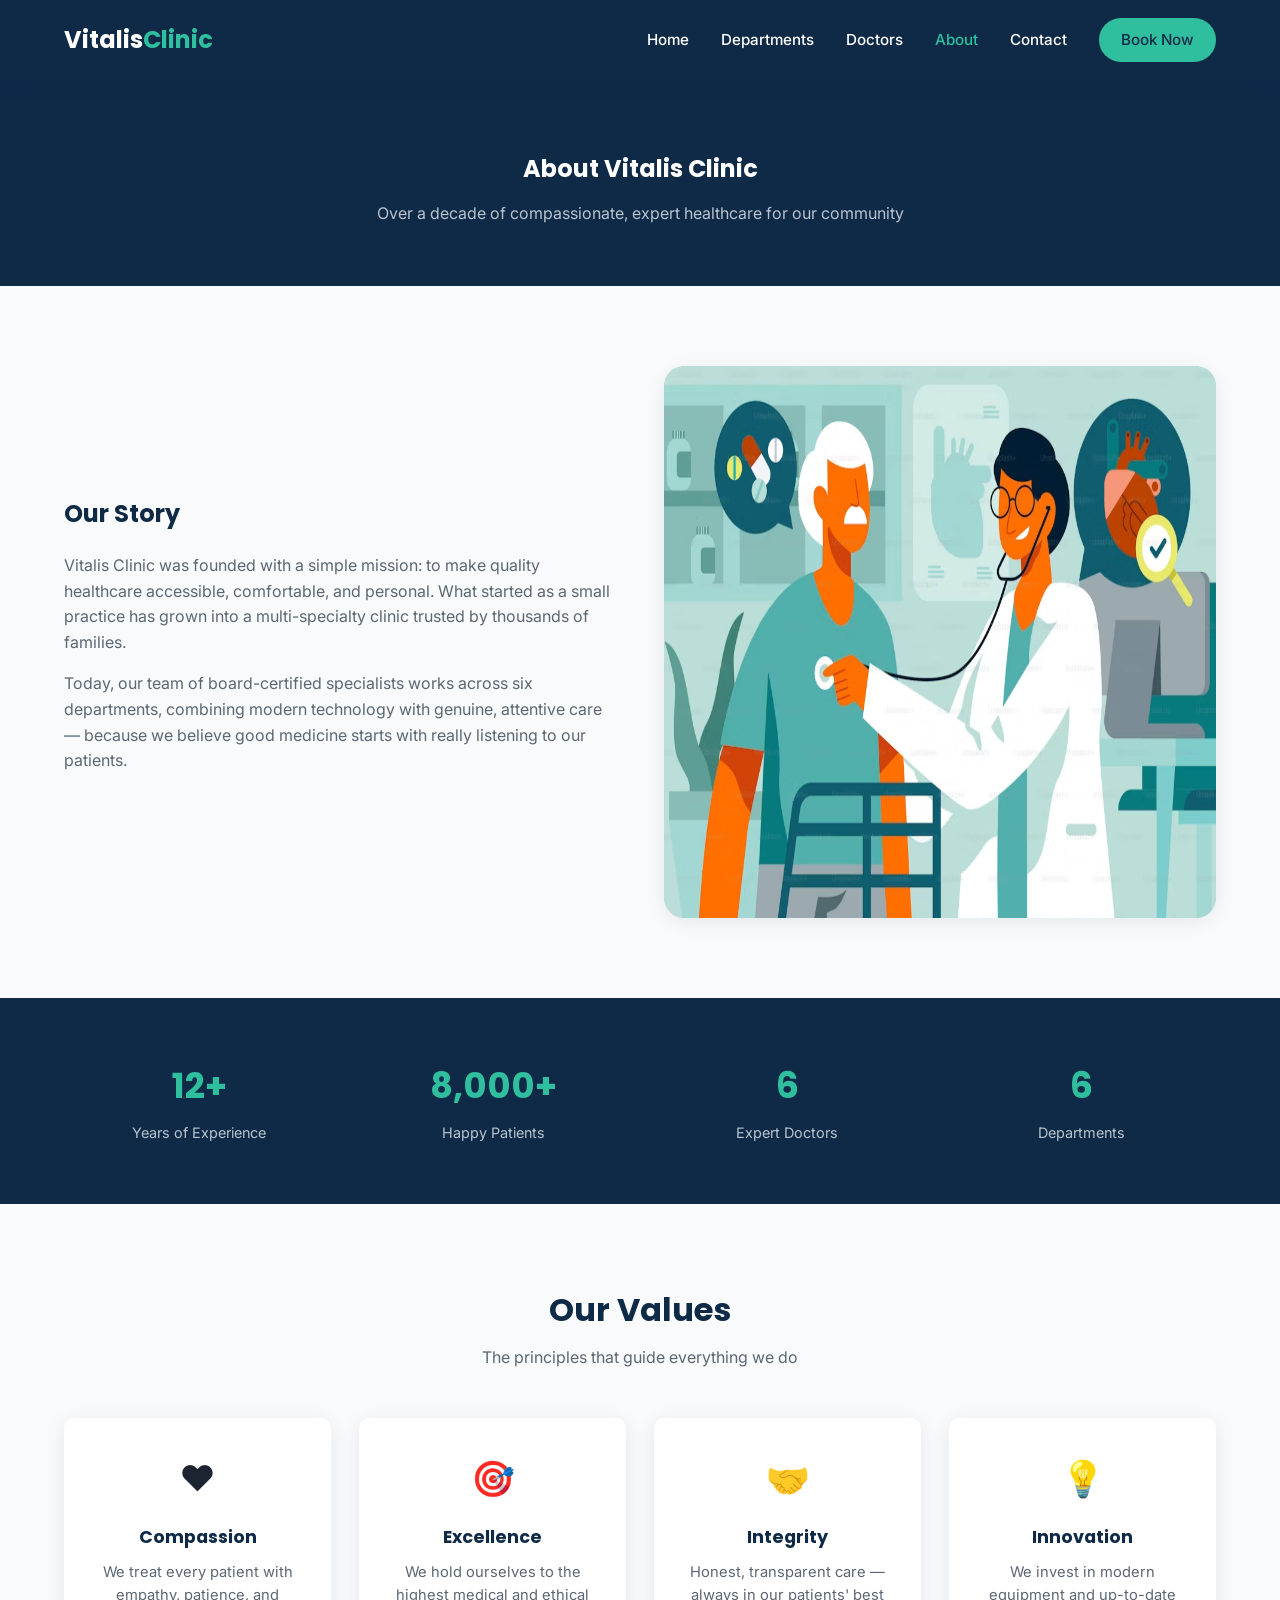
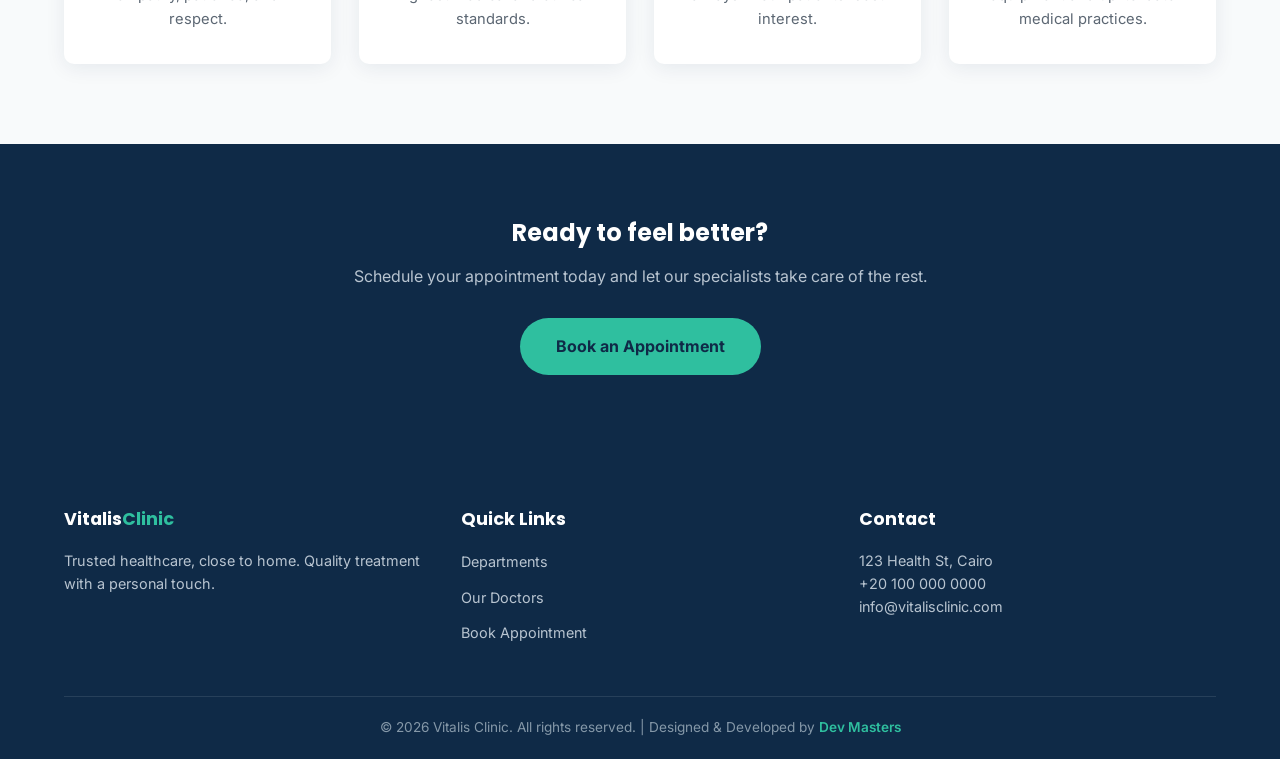
==== about.html @ f2380941 "Initial commit" ====
<!DOCTYPE html>
<html lang="en">
<head>
<meta charset="UTF-8">
<meta name="viewport" content="width=device-width, initial-scale=1.0">
<title>Vitalis Clinic — About Us</title>
<link rel="stylesheet" href="style.css">
</head>
<body>

<header>
  <div class="container navbar">
    <a href="index.html" class="logo">Vitalis<span>Clinic</span></a>
    <nav class="nav-links" id="navLinks">
      <a href="index.html">Home</a>
      <a href="departments.html">Departments</a>
      <a href="doctors.html">Doctors</a>
      <a href="about.html" class="active">About</a>
      <a href="contact.html">Contact</a>
      <a href="booking.html" class="btn-book">Book Now</a>
    </nav>
    <div class="menu-toggle" id="menuToggle">
      <span></span><span></span><span></span>
    </div>
  </div>
</header>

<section class="page-banner">
  <div class="container">
    <h1>About Vitalis Clinic</h1>
    <p>Over a decade of compassionate, expert healthcare for our community</p>
  </div>
</section>

<section class="about-section">
  <div class="container about-grid">
    <div class="about-text">
      <h2>Our Story</h2>
      <p>Vitalis Clinic was founded with a simple mission: to make quality healthcare accessible, comfortable, and personal. What started as a small practice has grown into a multi-specialty clinic trusted by thousands of families.</p>
      <p>Today, our team of board-certified specialists works across six departments, combining modern technology with genuine, attentive care — because we believe good medicine starts with really listening to our patients.</p>
    </div>
    <div class="about-image">
      <div class="hero-placeholder"><img src="Screenshot 2026-09-06 162259.png" alt="logo-icon" class="logo-icon"></div>
    </div>
  </div>
</section>

<section class="stats-section">
  <div class="container stats-grid">
    <div class="stat-item">
      <h3>12+</h3>
      <p>Years of Experience</p>
    </div>
    <div class="stat-item">
      <h3>8,000+</h3>
      <p>Happy Patients</p>
    </div>
    <div class="stat-item">
      <h3>6</h3>
      <p>Expert Doctors</p>
    </div>
    <div class="stat-item">
      <h3>6</h3>
      <p>Departments</p>
    </div>
  </div>
</section>

<section class="values-section">
  <div class="container">
    <h2 class="section-title">Our Values</h2>
    <p class="section-subtitle">The principles that guide everything we do</p>
    <div class="values-grid">
      <div class="value-card">
        <div class="why-icon">❤️</div>
        <h3>Compassion</h3>
        <p>We treat every patient with empathy, patience, and respect.</p>
      </div>
      <div class="value-card">
        <div class="why-icon">🎯</div>
        <h3>Excellence</h3>
        <p>We hold ourselves to the highest medical and ethical standards.</p>
      </div>
      <div class="value-card">
        <div class="why-icon">🤝</div>
        <h3>Integrity</h3>
        <p>Honest, transparent care — always in our patients' best interest.</p>
      </div>
      <div class="value-card">
        <div class="why-icon">💡</div>
        <h3>Innovation</h3>
        <p>We invest in modern equipment and up-to-date medical practices.</p>
      </div>
    </div>
  </div>
</section>

<section class="cta-banner">
  <div class="container cta-content">
    <h2>Ready to feel better?</h2>
    <p>Schedule your appointment today and let our specialists take care of the rest.</p>
    <a href="booking.html" class="btn-book-lg">Book an Appointment</a>
  </div>
</section>

<footer>
  <div class="container">
    <div class="footer-grid">
      <div class="footer-col">
        <h4>Vitalis<span style="color:var(--teal)">Clinic</span></h4>
        <p>Trusted healthcare, close to home. Quality treatment with a personal touch.</p>
      </div>
      <div class="footer-col">
        <h4>Quick Links</h4>
        <ul>
          <li><a href="departments.html">Departments</a></li>
          <li><a href="doctors.html">Our Doctors</a></li>
          <li><a href="booking.html">Book Appointment</a></li>
        </ul>
      </div>
      <div class="footer-col">
        <h4>Contact</h4>
        <p>123 Health St, Cairo</p>
        <p>+20 100 000 0000</p>
        <p>info@vitalisclinic.com</p>
      </div>
    </div>
    <div class="footer-bottom">
      &copy; 2026 Vitalis Clinic. All rights reserved. |
      Designed &amp; Developed by <a href="https://dev-masters404.github.io/Dev-Masters-Protfolio/" target="_blank">Dev Masters</a>
    </div>
  </div>
</footer>

<script src="script.js"></script>
</body>
</html>
---- style.css ----
@import url('https://fonts.googleapis.com/css2?family=Poppins:wght@500;600;700&family=Inter:wght@400;500;600&display=swap');

:root {
  --navy: #0F2A47;
  --navy-light: #1B3A5C;
  --bg: #F8FAFB;
  --teal: #2FBF9F;
  --teal-dark: #24A88A;
  --text-dark: #1B2430;
  --text-muted: #5C6773;
  --white: #FFFFFF;
  --radius: 10px;
  --shadow: 0 4px 20px rgba(15, 42, 71, 0.08);
}

* { margin: 0; padding: 0; box-sizing: border-box; }

body {
  font-family: 'Inter', sans-serif;
  background: var(--bg);
  color: var(--text-dark);
  line-height: 1.6;
}

h1, h2, h3, h4 {
  font-family: 'Poppins', sans-serif;
  color: var(--navy);
}

a { text-decoration: none; color: inherit; }
ul { list-style: none; }
img { max-width: 100%; display: block; }
button { font-family: 'Inter', sans-serif; cursor: pointer; border: none; background: none; }

.container {
  width: 90%;
  max-width: 1200px;
  margin: 0 auto;
}

/* ===== Header ===== */
header {
  background: var(--navy);
  position: sticky;
  top: 0;
  z-index: 100;
  box-shadow: var(--shadow);
}

.navbar {
  display: flex;
  justify-content: space-between;
  align-items: center;
  padding: 18px 0;
}

.logo {
  font-family: 'Poppins', sans-serif;
  font-size: 1.5rem;
  font-weight: 700;
  color: var(--white);
}

.logo span { color: var(--teal); }

.nav-links {
  display: flex;
  align-items: center;
  gap: 32px;
}

.nav-links a {
  color: var(--white);
  font-weight: 500;
  font-size: 0.95rem;
  transition: color 0.2s;
}

.nav-links a:hover,
.nav-links a.active {
  color: var(--teal);
}

.btn-book {
  background: var(--teal);
  color: var(--navy) !important;
  padding: 10px 22px;
  border-radius: 30px;
  font-weight: 600;
}

.btn-book:hover { background: var(--teal-dark); }
.btn-book.active { background: var(--teal-dark); }

.menu-toggle {
  display: none;
  flex-direction: column;
  gap: 5px;
  cursor: pointer;
}

.menu-toggle span {
  width: 26px;
  height: 3px;
  background: var(--white);
  border-radius: 2px;
}

@media (max-width: 768px) {
  .nav-links {
    position: absolute;
    top: 100%;
    left: 0;
    width: 100%;
    background: var(--navy);
    flex-direction: column;
    padding: 20px 0;
    gap: 20px;
    display: none;
  }
  .nav-links.show { display: flex; }
  .menu-toggle { display: flex; }
}

/* ===== Hero (index) ===== */
.hero { padding: 100px 0 80px; }

.hero-grid {
  display: grid;
  grid-template-columns: 1.1fr 0.9fr;
  align-items: center;
  gap: 40px;
}

.hero-content h1 {
  font-size: 2.8rem;
  line-height: 1.25;
  margin-bottom: 20px;
}

.hero-content h1 span { color: var(--teal); }

.hero-content p {
  color: var(--text-muted);
  font-size: 1.05rem;
  margin-bottom: 32px;
  max-width: 480px;
}

.hero-buttons { display: flex; gap: 16px; flex-wrap: wrap; }

.btn-primary {
  background: var(--teal);
  color: var(--navy);
  padding: 14px 28px;
  border-radius: 30px;
  font-weight: 600;
  transition: background 0.2s;
  display: inline-block;
  text-align: center;
}

.btn-primary:hover { background: var(--teal-dark); }

.btn-secondary {
  background: transparent;
  color: var(--navy);
  padding: 14px 28px;
  border-radius: 30px;
  font-weight: 600;
  border: 2px solid var(--navy);
  transition: all 0.2s;
  display: inline-block;
  text-align: center;
}

.btn-secondary:hover { background: var(--navy); color: var(--white); }

.hero-placeholder {
  background: var(--navy);
  color: var(--white);
  font-size: 6rem;
  aspect-ratio: 1;
  border-radius: 24px;
  display: flex;
  align-items: center;
  justify-content: center;
  box-shadow: var(--shadow);
}

@media (max-width: 768px) {
  .hero-grid { grid-template-columns: 1fr; text-align: center; }
  .hero-content p { margin-inline: auto; }
  .hero-buttons { justify-content: center; }
  .hero-content h1 { font-size: 2.1rem; }
}

/* ===== Section Titles (shared) ===== */
.section-title { text-align: center; font-size: 2rem; margin-bottom: 10px; }
.section-subtitle {
  text-align: center;
  color: var(--text-muted);
  margin-bottom: 48px;
}

/* ===== Why Us (index) ===== */
.why-us { padding: 80px 0; }

.why-grid {
  display: grid;
  grid-template-columns: repeat(auto-fit, minmax(220px, 1fr));
  gap: 28px;
}

.why-card {
  background: var(--white);
  padding: 32px 24px;
  border-radius: var(--radius);
  box-shadow: var(--shadow);
  text-align: center;
  transition: transform 0.2s;
}

.why-card:hover { transform: translateY(-6px); }
.why-icon { font-size: 2.2rem; margin-bottom: 16px; }
.why-card h3 { font-size: 1.1rem; margin-bottom: 10px; }
.why-card p { color: var(--text-muted); font-size: 0.92rem; }

/* ===== Departments Preview (index) ===== */
.departments-preview { padding: 80px 0; background: var(--white); }

.dept-grid {
  display: grid;
  grid-template-columns: repeat(auto-fit, minmax(160px, 1fr));
  gap: 20px;
}

.dept-card {
  background: var(--bg);
  padding: 28px 16px;
  border-radius: var(--radius);
  text-align: center;
  transition: all 0.2s;
  border: 1px solid transparent;
}

.dept-card:hover {
  border-color: var(--teal);
  transform: translateY(-4px);
}

.dept-icon { font-size: 2rem; margin-bottom: 12px; }
.dept-card h3 { font-size: 1rem; }

/* ===== Doctors Preview (index) ===== */
.doctors-preview { padding: 80px 0; }

.doctor-grid {
  display: grid;
  grid-template-columns: repeat(auto-fit, minmax(220px, 1fr));
  gap: 28px;
  margin-bottom: 40px;
}

.doctor-card {
  background: var(--white);
  padding: 32px 20px;
  border-radius: var(--radius);
  box-shadow: var(--shadow);
  text-align: center;
}

.doctor-avatar {
  width: 80px;
  height: 80px;
  border-radius: 50%;
  background: var(--navy);
  color: var(--teal);
  font-weight: 700;
  font-size: 1.3rem;
  display: flex;
  align-items: center;
  justify-content: center;
  margin: 0 auto 16px;
}

.doctor-card h3 { font-size: 1.05rem; margin-bottom: 4px; }
.doctor-role { color: var(--text-muted); font-size: 0.9rem; }
.see-all-wrap { text-align: center; }

/* ===== CTA Banner (shared) ===== */
.cta-banner {
  background: var(--navy);
  padding: 70px 0;
}

.cta-content { text-align: center; }
.cta-content h2 { color: var(--white); margin-bottom: 12px; }
.cta-content p { color: #B8C4D0; margin-bottom: 28px; }

.btn-book-lg {
  background: var(--teal);
  color: var(--navy);
  padding: 16px 36px;
  border-radius: 30px;
  font-weight: 700;
  display: inline-block;
  transition: background 0.2s;
  text-align: center;
  border: none;
  font-size: 1rem;
}

.btn-book-lg:hover { background: var(--teal-dark); }
.btn-book-lg.full-width { display: block; width: 100%; }

/* ===== Page Banner (inner pages) ===== */
.page-banner {
  background: var(--navy);
  padding: 70px 0 60px;
  text-align: center;
}

.page-banner h1 { color: var(--white); margin-bottom: 12px; }
.page-banner p { color: #B8C4D0; max-width: 560px; margin: 0 auto; }

/* ===== Departments Full Page ===== */
.departments-full { padding: 80px 0; }

.dept-full-grid {
  display: grid;
  grid-template-columns: repeat(auto-fit, minmax(260px, 1fr));
  gap: 28px;
}

.dept-full-card {
  background: var(--white);
  padding: 36px 28px;
  border-radius: var(--radius);
  box-shadow: var(--shadow);
  transition: transform 0.2s;
}

.dept-full-card:hover { transform: translateY(-6px); }
.dept-full-card h3 { margin-bottom: 12px; }
.dept-full-card p {
  color: var(--text-muted);
  font-size: 0.92rem;
  margin-bottom: 20px;
}

.dept-link {
  color: var(--teal);
  font-weight: 600;
  font-size: 0.92rem;
}

/* ===== Doctors Full Page ===== */
.doctors-full { padding: 80px 0; }

.doctor-filter-bar {
  display: flex;
  flex-wrap: wrap;
  justify-content: center;
  gap: 12px;
  margin-bottom: 48px;
}

.filter-btn {
  padding: 10px 22px;
  border-radius: 30px;
  background: var(--white);
  color: var(--navy);
  font-weight: 500;
  font-size: 0.9rem;
  box-shadow: var(--shadow);
  transition: all 0.2s;
}

.filter-btn:hover { background: var(--navy); color: var(--white); }
.filter-btn.active { background: var(--teal); color: var(--navy); }

.doctor-full-grid {
  display: grid;
  grid-template-columns: repeat(auto-fit, minmax(240px, 1fr));
  gap: 28px;
}

.doctor-full-card {
  background: var(--white);
  padding: 32px 24px;
  border-radius: var(--radius);
  box-shadow: var(--shadow);
  text-align: center;
}

.doctor-full-card h3 { font-size: 1.05rem; margin-bottom: 4px; }
.doctor-desc {
  color: var(--text-muted);
  font-size: 0.88rem;
  margin: 10px 0 20px;
}

/* ===== Booking Page ===== */
.booking-section { padding: 60px 0 100px; }

.booking-form {
  max-width: 640px;
  margin: 0 auto;
  background: var(--white);
  padding: 40px;
  border-radius: var(--radius);
  box-shadow: var(--shadow);
}

.form-group { margin-bottom: 22px; }

.form-row {
  display: grid;
  grid-template-columns: 1fr 1fr;
  gap: 16px;
}

.form-group label {
  display: block;
  font-weight: 600;
  font-size: 0.9rem;
  margin-bottom: 8px;
  color: var(--navy);
}

.form-group select,
.form-group input,
.form-group textarea {
  width: 100%;
  padding: 12px 14px;
  border: 1px solid #D8E0E6;
  border-radius: 8px;
  font-family: 'Inter', sans-serif;
  font-size: 0.95rem;
  color: var(--text-dark);
  background: var(--bg);
}

.form-group select:focus,
.form-group input:focus,
.form-group textarea:focus {
  outline: none;
  border-color: var(--teal);
}

.form-group select:disabled { opacity: 0.6; }

.time-slots-grid {
  display: grid;
  grid-template-columns: repeat(auto-fit, minmax(100px, 1fr));
  gap: 10px;
}

.time-slot {
  padding: 10px;
  border: 1px solid #D8E0E6;
  border-radius: 8px;
  background: var(--bg);
  font-size: 0.88rem;
  transition: all 0.2s;
}

.time-slot:hover { border-color: var(--teal); }
.time-slot.selected { background: var(--teal); color: var(--navy); border-color: var(--teal); font-weight: 600; }

.full-width { width: 100%; margin-top: 10px; }

.booking-confirmation {
  max-width: 640px;
  margin: 0 auto;
  background: var(--white);
  padding: 40px;
  border-radius: var(--radius);
  box-shadow: var(--shadow);
  text-align: center;
}

.booking-confirmation h3 { margin-bottom: 14px; }
.booking-confirmation p { color: var(--text-muted); margin-bottom: 8px; }
.confirmation-note { font-size: 0.85rem; font-style: italic; }

@media (max-width: 600px) {
  .form-row { grid-template-columns: 1fr; }
  .booking-form, .booking-confirmation { padding: 28px 20px; }
}

/* ===== About Page ===== */
.about-section { padding: 80px 0; }

.about-grid {
  display: grid;
  grid-template-columns: 1fr 1fr;
  gap: 48px;
  align-items: center;
}

.about-text h2 { margin-bottom: 20px; }
.about-text p { color: var(--text-muted); margin-bottom: 16px; }

.stats-section {
  background: var(--navy);
  padding: 60px 0;
}

.stats-grid {
  display: grid;
  grid-template-columns: repeat(auto-fit, minmax(140px, 1fr));
  gap: 24px;
  text-align: center;
}

.stat-item h3 { color: var(--teal); font-size: 2.2rem; margin-bottom: 6px; }
.stat-item p { color: #B8C4D0; font-size: 0.9rem; }

.values-section { padding: 80px 0; }

.values-grid {
  display: grid;
  grid-template-columns: repeat(auto-fit, minmax(220px, 1fr));
  gap: 28px;
}

.value-card {
  background: var(--white);
  padding: 32px 24px;
  border-radius: var(--radius);
  box-shadow: var(--shadow);
  text-align: center;
}

.value-card h3 { font-size: 1.1rem; margin: 12px 0 10px; }
.value-card p { color: var(--text-muted); font-size: 0.92rem; }

@media (max-width: 768px) {
  .about-grid { grid-template-columns: 1fr; text-align: center; }
}

/* ===== Contact Page ===== */
.contact-section { padding: 80px 0 100px; }

.contact-info-grid {
  display: grid;
  grid-template-columns: repeat(auto-fit, minmax(200px, 1fr));
  gap: 24px;
  margin-bottom: 60px;
}

.contact-info-card {
  background: var(--white);
  padding: 28px;
  border-radius: var(--radius);
  box-shadow: var(--shadow);
  text-align: center;
}

.contact-info-card h3 { font-size: 1.05rem; margin: 10px 0 8px; }
.contact-info-card p { color: var(--text-muted); font-size: 0.9rem; }

.contact-grid {
  display: grid;
  grid-template-columns: 1fr 1fr;
  gap: 40px;
}

.contact-form {
  background: var(--white);
  padding: 36px;
  border-radius: var(--radius);
  box-shadow: var(--shadow);
}

.contact-form textarea { resize: vertical; }

.form-success {
  color: var(--teal-dark);
  font-weight: 600;
  margin-top: 16px;
  text-align: center;
}

.map-placeholder {
  background: var(--white);
  border-radius: var(--radius);
  box-shadow: var(--shadow);
  display: flex;
  align-items: center;
  justify-content: center;
  min-height: 320px;
  color: var(--text-muted);
  font-size: 1.1rem;
}

@media (max-width: 768px) {
  .contact-grid { grid-template-columns: 1fr; }
}

/* ===== Footer (shared) ===== */
footer {
  background: var(--navy);
  color: var(--white);
  padding: 60px 0 20px;
}

.footer-grid {
  display: grid;
  grid-template-columns: repeat(auto-fit, minmax(220px, 1fr));
  gap: 40px;
  margin-bottom: 40px;
}

.footer-col h4 {
  color: var(--white);
  margin-bottom: 16px;
  font-size: 1.1rem;
}

.footer-col p,
.footer-col a {
  color: #B8C4D0;
  font-size: 0.9rem;
}

.footer-col ul li { margin-bottom: 10px; }
.footer-col a:hover { color: var(--teal); }

.footer-bottom {
  border-top: 1px solid rgba(255, 255, 255, 0.1);
  padding-top: 20px;
  text-align: center;
  font-size: 0.85rem;
  color: #8598A8;
}

.footer-bottom a { color: var(--teal); font-weight: 600; }
.logo-icon{
    width: 100%;
    height: 100%;
    border-radius: 20px;
}
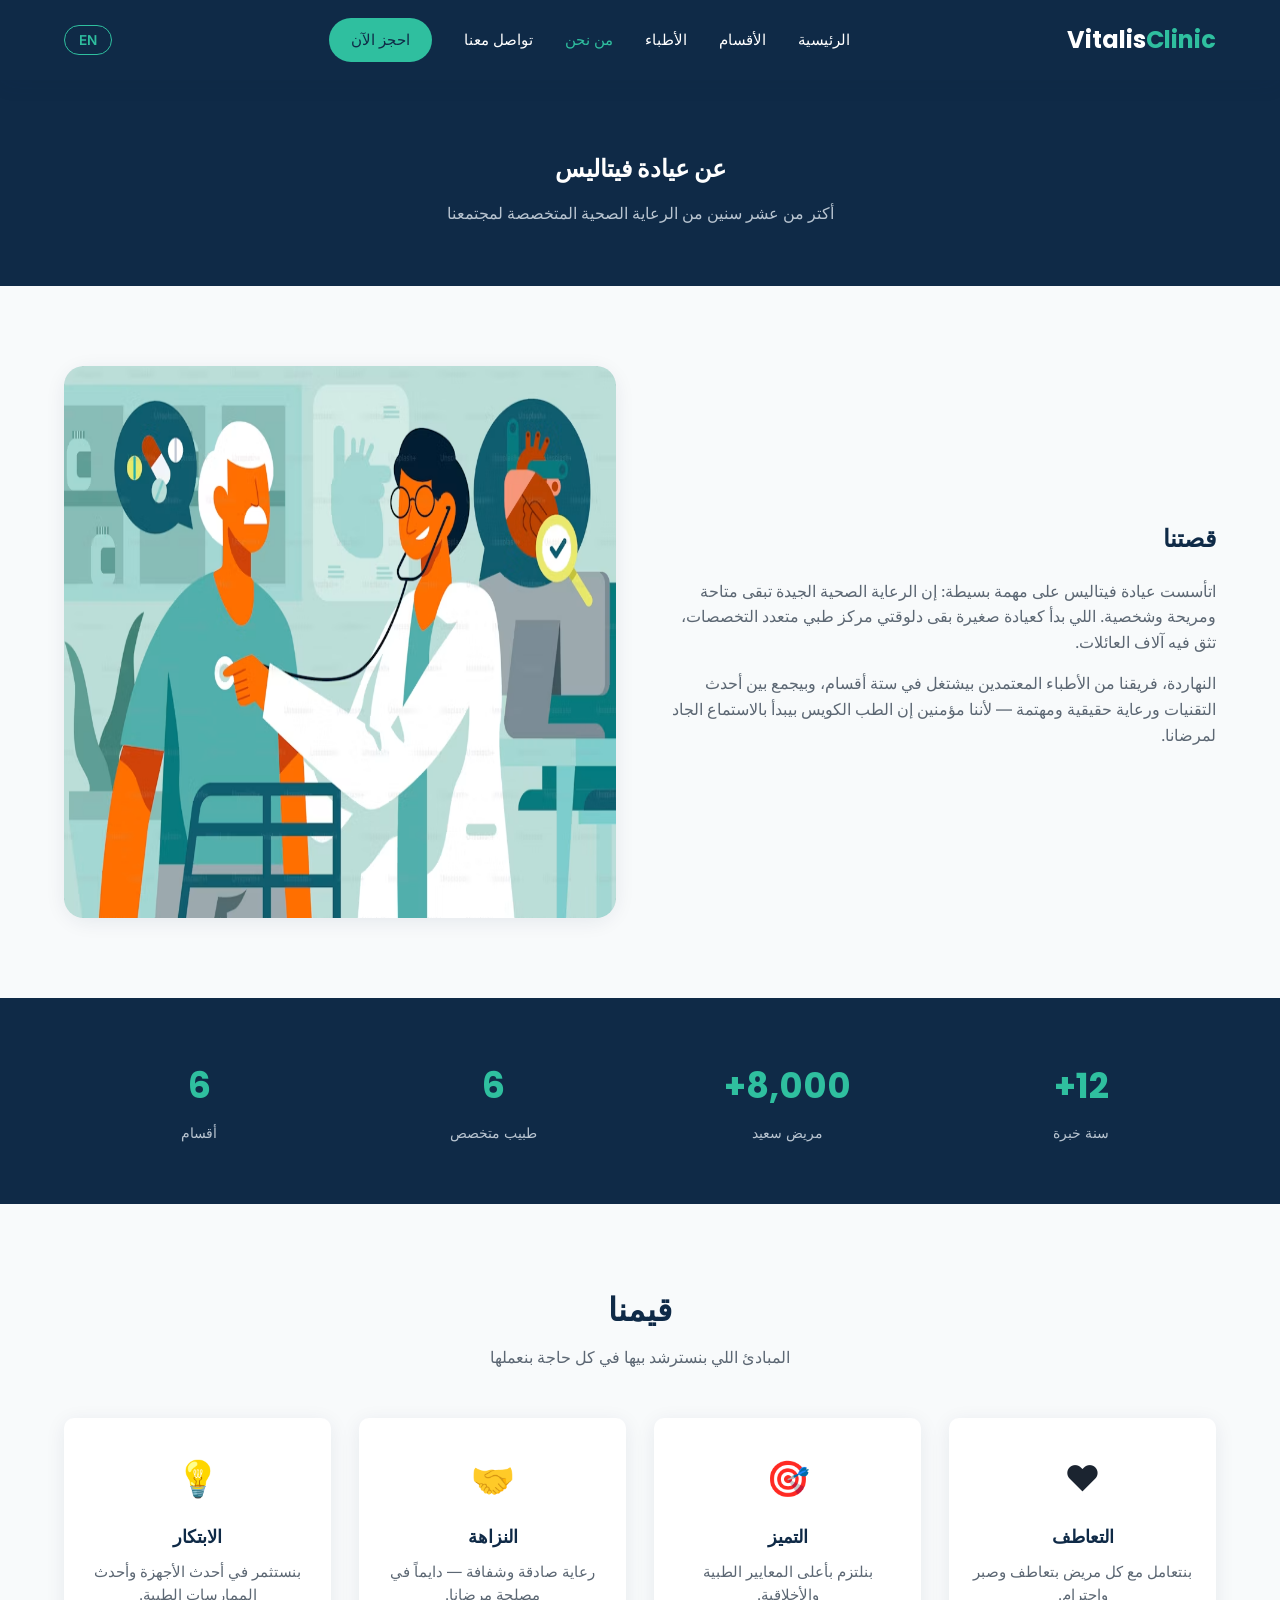
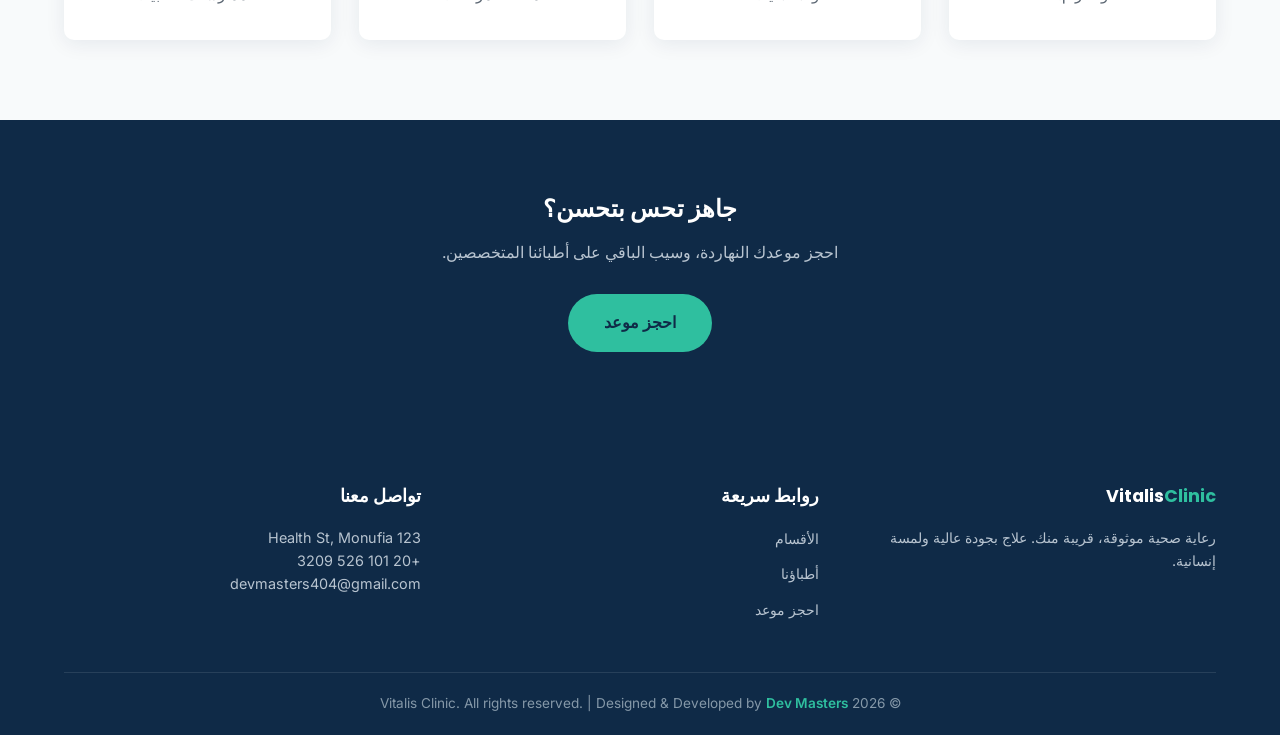
==== commit a424696c: "Add language toggle (AR/EN) across all pages" ====
--- a/about.html
+++ b/about.html
@@ -12,32 +12,35 @@
   <div class="container navbar">
     <a href="index.html" class="logo">Vitalis<span>Clinic</span></a>
     <nav class="nav-links" id="navLinks">
-      <a href="index.html">Home</a>
-      <a href="departments.html">Departments</a>
-      <a href="doctors.html">Doctors</a>
-      <a href="about.html" class="active">About</a>
-      <a href="contact.html">Contact</a>
-      <a href="booking.html" class="btn-book">Book Now</a>
+      <a href="index.html" data-ar="الرئيسية" data-en="Home">Home</a>
+      <a href="departments.html" data-ar="الأقسام" data-en="Departments">Departments</a>
+      <a href="doctors.html" data-ar="الأطباء" data-en="Doctors">Doctors</a>
+      <a href="about.html" class="active" data-ar="من نحن" data-en="About">About</a>
+      <a href="contact.html" data-ar="تواصل معنا" data-en="Contact">Contact</a>
+      <a href="booking.html" class="btn-book" data-ar="احجز الآن" data-en="Book Now">Book Now</a>
     </nav>
-    <div class="menu-toggle" id="menuToggle">
-      <span></span><span></span><span></span>
+    <div class="navbar-actions">
+      <button class="lang-toggle" id="langToggle" type="button">AR</button>
+      <div class="menu-toggle" id="menuToggle">
+        <span></span><span></span><span></span>
+      </div>
     </div>
   </div>
 </header>
 
 <section class="page-banner">
   <div class="container">
-    <h1>About Vitalis Clinic</h1>
-    <p>Over a decade of compassionate, expert healthcare for our community</p>
+    <h1 data-ar="عن عيادة فيتاليس" data-en="About Vitalis Clinic">About Vitalis Clinic</h1>
+    <p data-ar="أكتر من عشر سنين من الرعاية الصحية المتخصصة لمجتمعنا" data-en="Over a decade of compassionate, expert healthcare for our community">Over a decade of compassionate, expert healthcare for our community</p>
   </div>
 </section>
 
 <section class="about-section">
   <div class="container about-grid">
     <div class="about-text">
-      <h2>Our Story</h2>
-      <p>Vitalis Clinic was founded with a simple mission: to make quality healthcare accessible, comfortable, and personal. What started as a small practice has grown into a multi-specialty clinic trusted by thousands of families.</p>
-      <p>Today, our team of board-certified specialists works across six departments, combining modern technology with genuine, attentive care — because we believe good medicine starts with really listening to our patients.</p>
+      <h2 data-ar="قصتنا" data-en="Our Story">Our Story</h2>
+      <p data-ar="اتأسست عيادة فيتاليس على مهمة بسيطة: إن الرعاية الصحية الجيدة تبقى متاحة ومريحة وشخصية. اللي بدأ كعيادة صغيرة بقى دلوقتي مركز طبي متعدد التخصصات، تثق فيه آلاف العائلات." data-en="Vitalis Clinic was founded with a simple mission: to make quality healthcare accessible, comfortable, and personal. What started as a small practice has grown into a multi-specialty clinic trusted by thousands of families.">Vitalis Clinic was founded with a simple mission: to make quality healthcare accessible, comfortable, and personal. What started as a small practice has grown into a multi-specialty clinic trusted by thousands of families.</p>
+      <p data-ar="النهاردة، فريقنا من الأطباء المعتمدين بيشتغل في ستة أقسام، وبيجمع بين أحدث التقنيات ورعاية حقيقية ومهتمة — لأننا مؤمنين إن الطب الكويس بيبدأ بالاستماع الجاد لمرضانا." data-en="Today, our team of board-certified specialists works across six departments, combining modern technology with genuine, attentive care — because we believe good medicine starts with really listening to our patients.">Today, our team of board-certified specialists works across six departments, combining modern technology with genuine, attentive care — because we believe good medicine starts with really listening to our patients.</p>
     </div>
     <div class="about-image">
       <div class="hero-placeholder"><img src="Screenshot 2026-09-06 162259.png" alt="logo-icon" class="logo-icon"></div>
@@ -49,47 +52,47 @@
   <div class="container stats-grid">
     <div class="stat-item">
       <h3>12+</h3>
-      <p>Years of Experience</p>
+      <p data-ar="سنة خبرة" data-en="Years of Experience">Years of Experience</p>
     </div>
     <div class="stat-item">
       <h3>8,000+</h3>
-      <p>Happy Patients</p>
+      <p data-ar="مريض سعيد" data-en="Happy Patients">Happy Patients</p>
     </div>
     <div class="stat-item">
       <h3>6</h3>
-      <p>Expert Doctors</p>
+      <p data-ar="طبيب متخصص" data-en="Expert Doctors">Expert Doctors</p>
     </div>
     <div class="stat-item">
       <h3>6</h3>
-      <p>Departments</p>
+      <p data-ar="أقسام" data-en="Departments">Departments</p>
     </div>
   </div>
 </section>
 
 <section class="values-section">
   <div class="container">
-    <h2 class="section-title">Our Values</h2>
-    <p class="section-subtitle">The principles that guide everything we do</p>
+    <h2 class="section-title" data-ar="قيمنا" data-en="Our Values">Our Values</h2>
+    <p class="section-subtitle" data-ar="المبادئ اللي بنسترشد بيها في كل حاجة بنعملها" data-en="The principles that guide everything we do">The principles that guide everything we do</p>
     <div class="values-grid">
       <div class="value-card">
         <div class="why-icon">❤️</div>
-        <h3>Compassion</h3>
-        <p>We treat every patient with empathy, patience, and respect.</p>
+        <h3 data-ar="التعاطف" data-en="Compassion">Compassion</h3>
+        <p data-ar="بنتعامل مع كل مريض بتعاطف وصبر واحترام." data-en="We treat every patient with empathy, patience, and respect.">We treat every patient with empathy, patience, and respect.</p>
       </div>
       <div class="value-card">
         <div class="why-icon">🎯</div>
-        <h3>Excellence</h3>
-        <p>We hold ourselves to the highest medical and ethical standards.</p>
+        <h3 data-ar="التميز" data-en="Excellence">Excellence</h3>
+        <p data-ar="بنلتزم بأعلى المعايير الطبية والأخلاقية." data-en="We hold ourselves to the highest medical and ethical standards.">We hold ourselves to the highest medical and ethical standards.</p>
       </div>
       <div class="value-card">
         <div class="why-icon">🤝</div>
-        <h3>Integrity</h3>
-        <p>Honest, transparent care — always in our patients' best interest.</p>
+        <h3 data-ar="النزاهة" data-en="Integrity">Integrity</h3>
+        <p data-ar="رعاية صادقة وشفافة — دايماً في مصلحة مرضانا." data-en="Honest, transparent care — always in our patients' best interest.">Honest, transparent care — always in our patients' best interest.</p>
       </div>
       <div class="value-card">
         <div class="why-icon">💡</div>
-        <h3>Innovation</h3>
-        <p>We invest in modern equipment and up-to-date medical practices.</p>
+        <h3 data-ar="الابتكار" data-en="Innovation">Innovation</h3>
+        <p data-ar="بنستثمر في أحدث الأجهزة وأحدث الممارسات الطبية." data-en="We invest in modern equipment and up-to-date medical practices.">We invest in modern equipment and up-to-date medical practices.</p>
       </div>
     </div>
   </div>
@@ -97,9 +100,9 @@
 
 <section class="cta-banner">
   <div class="container cta-content">
-    <h2>Ready to feel better?</h2>
-    <p>Schedule your appointment today and let our specialists take care of the rest.</p>
-    <a href="booking.html" class="btn-book-lg">Book an Appointment</a>
+    <h2 data-ar="جاهز تحس بتحسن؟" data-en="Ready to feel better?">Ready to feel better?</h2>
+    <p data-ar="احجز موعدك النهاردة، وسيب الباقي على أطبائنا المتخصصين." data-en="Schedule your appointment today and let our specialists take care of the rest.">Schedule your appointment today and let our specialists take care of the rest.</p>
+    <a href="booking.html" class="btn-book-lg" data-ar="احجز موعد" data-en="Book an Appointment">Book an Appointment</a>
   </div>
 </section>
 
@@ -108,21 +111,21 @@
     <div class="footer-grid">
       <div class="footer-col">
         <h4>Vitalis<span style="color:var(--teal)">Clinic</span></h4>
-        <p>Trusted healthcare, close to home. Quality treatment with a personal touch.</p>
+        <p data-ar="رعاية صحية موثوقة، قريبة منك. علاج بجودة عالية ولمسة إنسانية." data-en="Trusted healthcare, close to home. Quality treatment with a personal touch.">Trusted healthcare, close to home. Quality treatment with a personal touch.</p>
       </div>
       <div class="footer-col">
-        <h4>Quick Links</h4>
+        <h4 data-ar="روابط سريعة" data-en="Quick Links">Quick Links</h4>
         <ul>
-          <li><a href="departments.html">Departments</a></li>
-          <li><a href="doctors.html">Our Doctors</a></li>
-          <li><a href="booking.html">Book Appointment</a></li>
+          <li><a href="departments.html" data-ar="الأقسام" data-en="Departments">Departments</a></li>
+          <li><a href="doctors.html" data-ar="أطباؤنا" data-en="Our Doctors">Our Doctors</a></li>
+          <li><a href="booking.html" data-ar="احجز موعد" data-en="Book Appointment">Book Appointment</a></li>
         </ul>
       </div>
       <div class="footer-col">
-        <h4>Contact</h4>
-        <p>123 Health St, Cairo</p>
-        <p>+20 100 000 0000</p>
-        <p>info@vitalisclinic.com</p>
+        <h4 data-ar="تواصل معنا" data-en="Contact">Contact</h4>
+        <p>123 Health St, Monufia</p>
+        <p>+20 101 526 3209</p>
+        <p>devmasters404@gmail.com</p>
       </div>
     </div>
     <div class="footer-bottom">
--- a/style.css
+++ b/style.css
@@ -642,4 +642,26 @@
     width: 100%;
     height: 100%;
     border-radius: 20px;
+}
+.navbar-actions {
+  display: flex;
+  align-items: center;
+  gap: 14px;
+}
+
+.lang-toggle {
+  background: transparent;
+  border: 1.5px solid var(--teal, #0d9488);
+  color: var(--teal, #0d9488);
+  padding: 6px 14px;
+  border-radius: 20px;
+  font-size: 0.85rem;
+  font-weight: 600;
+  cursor: pointer;
+  transition: background 0.3s ease, color 0.3s ease;
+}
+
+.lang-toggle:hover {
+  background: var(--teal, #0d9488);
+  color: #fff;
 }
